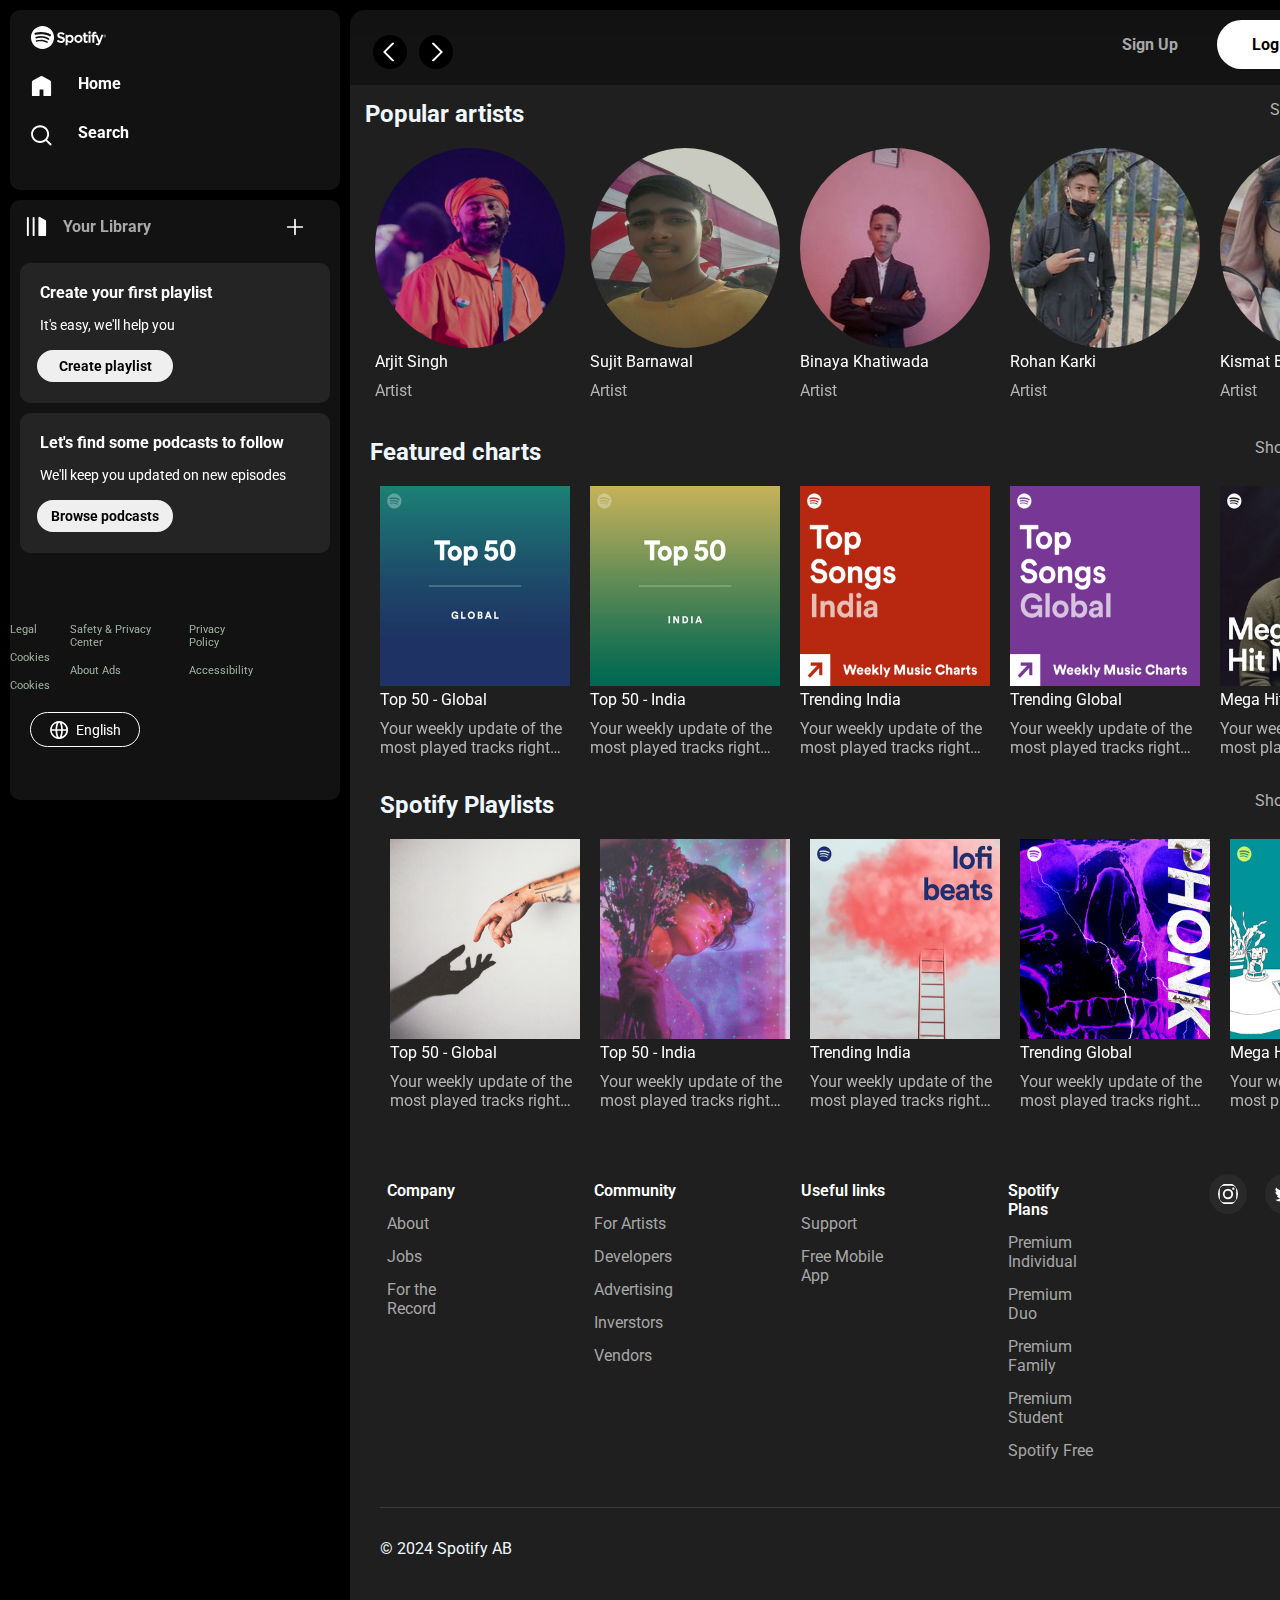
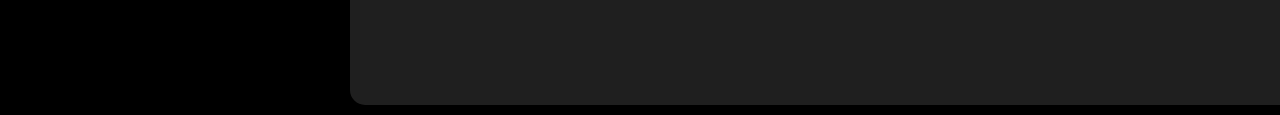
==== index.html @ c25d7207 "Spotify Clone" ====
<!DOCTYPE html>
<html lang="en">

<head>
    <meta charset="UTF-8">
    <meta name="viewport" content="width=device-width, initial-scale=1.0">
    <link rel="stylesheet" href="left.css">
    <link rel="stylesheet" href="right.css">
    <link rel="stylesheet" href="utility.css">
    <title>Spotify - Web Player: Music for everyone</title>
</head>

<body>
    <div class="container">
        <div class="left">
            <div class="home">
                <ul>
                    <li><img class="invert" src="svgs\logo.svg" alt="Logo"></li>
                    <li><img class="invert" src="svgs\home.svg" alt="Home">Home</li>
                    <li><img class="invert" src="svgs\search.svg" alt="Search">Search</li>
                </ul>
            </div>

            <div class="library">
                <div class="heading">
                    <img class="invert" src="svgs/library.svg" alt="Collapse"> Your Library
                    <img id="plus" class="invert" src="svgs/plus.svg" alt="plus">
                </div>
                <div class="middle">
                    <div class="upper">
                        <div>Create your first playlist</div>
                        <div style="font-size: 14px; font-weight: 400;">It's easy, we'll help you</div>
                        <button id="cp">Create playlist</button>
                    </div>
                    <div class="lower">
                        <div>Let's find some podcasts to follow</div>
                        <div style="font-size: 14px; font-weight: 400;">We'll keep you updated on new episodes</div>
                        <button id="bp">Browse podcasts</button>
                    </div>
                </div>
                <div class="footer">
                    <div class="row">
                        <a href="">Legal</a>
                        <a href="">Cookies</a>
                        <a href="">Cookies</a>
                    </div>
                    <div class="row">
                        <a href="">Safety & Privacy Center</a>
                        <a href="">About Ads</a>
                    </div>
                    <div class="row">
                        <a href="">Privacy Policy</a>
                        <a href="">Accessibility</a>
                    </div>
                </div>
                <div class="language">
                    <button>
                        <img class="invert" src="svgs/globe.svg" alt="globe">English
                    </button>
                </div>
            </div>
        </div>


        <div class="right">
            <div class="header">
                <div class="content">

                    <div class="image">
                        <img id="leftarrow" src="svgs/leftarrow.svg" alt="leftarrow">
                        <img id="rightarrow" src="svgs/rightarrow.svg" alt="rightarrow">
                    </div>
                    <div class="login">
                        <a id="signup" href="">Sign Up</a>
                        <a id="login" href="">Log in</a>
                    </div>
                </div>
            </div>


            <div class="mid">
                <div class="playlist p1">
                    <div class="topic">
                        <h1 style="font-size: 24px; font-weight: 700;">Popular artists</h1>
                        <p style="color: #B3B3B3; font-size: 16px; font-weight: 400;">Show all</p>
                    </div>
                    <div class="box">
                        <a href="/arjit/index.html">
                            <div class="cards" id="arjit">
                                <button class="playbtn">
                                    <img src="Icons/play.png" alt="play">
                                </button>
                                <img class="image1" src="/artist/Arjit.jpeg" alt="Arjit">
                                <p>Arjit Singh</p>
                                <p id="artist" style="color: #B3B3B3;">Artist</p>
                            </div>
                        </a>
                        <div class="cards">
                            <button class="playbtn">
                                <img src="Icons/play.png" alt="play">
                            </button>
                            <img class="image1" src="/artist/sujit.jpg" alt="Sujit">
                            <p>Sujit Barnawal</p>
                            <p id="artist" style="color: #B3B3B3;">Artist</p>
                        </div>
                        <div class="cards">
                            <button class="playbtn">
                                <img src="Icons/play.png" alt="play">
                            </button>
                            <img class="image1" src="/artist/Binaya.jpg" alt="Binaya">
                            <p>Binaya Khatiwada</p>
                            <p id="artist" style="color: #B3B3B3;">Artist</p>
                        </div>
                        <div class="cards">
                            <button class="playbtn">
                                <img src="Icons/play.png" alt="play">
                            </button>
                            <img class="image1" src="/artist/Rohan.jpg" alt="Rohan">
                            <p>Rohan Karki</p>
                            <p id="artist" style="color: #B3B3B3;">Artist</p>
                        </div>
                        <div class="cards">
                            <button class="playbtn">
                                <img src="Icons/play.png" alt="play">
                            </button>
                            <img class="image1" src="/artist/Kismat.jpg" alt="Kismat">
                            <p>Kismat Bhandari</p>
                            <p id="artist" style="color: #B3B3B3;">Artist</p>
                        </div>
                        <div class="cards">
                            <button class="playbtn">
                                <img src="Icons/play.png" alt="play">
                            </button>
                            <img class="image1" src="/artist/Philip.jpg" alt="Philip">
                            <p>Philip Chhatkuli</p>
                            <p id="artist" style="color: #B3B3B3;">Artist</p>
                        </div>
                    </div>
                    <div class="playlist p2">
                        <div class="topic">
                            <h1 style="font-size: 24px; font-weight: 700;">Featured charts</h1>
                            <p style="color: #B3B3B3; font-size: 16px; font-weight: 400;">Show all</p>
                        </div>
                        <div class="box">
                            <div class="cards">
                                <button class="playbtn">
                                    <img src="Icons/play.png" alt="play">
                                </button>
                                <img src="/Featured Charts/img8.jpg" alt="">
                                <p>Top 50 - Global</p>
                                <p>Your weekly update of the most played tracks right now - Global.</p>
                            </div>
                            <div class="cards">
                                <button class="playbtn">
                                    <img src="Icons/play.png" alt="play">
                                </button>
                                <img src="/Featured Charts/img9.jpg" alt="">
                                <p>Top 50 - India</p>
                                <p>Your weekly update of the most played tracks right now - India.</p>
                            </div>
                            <div class="cards">
                                <button class="playbtn">
                                    <img src="Icons/play.png" alt="play">
                                </button>
                                <img src="/Featured Charts/img10.jpg" alt="">
                                <p>Trending India</p>
                                <p>Your weekly update of the most played tracks right now - India.</p>
                            </div>
                            <div class="cards">
                                <button class="playbtn">
                                    <img src="Icons/play.png" alt="play">
                                </button>
                                <img src="/Featured Charts/img16.jpg" alt="">
                                <p>Trending Global</p>
                                <p>Your weekly update of the most played tracks right now - Global.</p>
                            </div>
                            <div class="cards">
                                <button class="playbtn">
                                    <img src="Icons/play.png" alt="play">
                                </button>
                                <img src="/Featured Charts/img11.jpg" alt="">
                                <p>Mega Hits</p>
                                <p>Your weekly update of the most played tracks right now - Global.</p>
                            </div>
                            <div class="cards">
                                <button class="playbtn">
                                    <img src="Icons/play.png" alt="play">
                                </button>
                                <img src="/Featured Charts/img15.jpg" alt="">
                                <p>Happy Favourite</p>
                                <p>Your weekly update of the most played tracks right now - Global.</p>
                            </div>
                        </div>
                    </div>

                    <div class="playlist p3">
                        <div class="topic">
                            <h1 style="font-size: 24px; font-weight: 700;">Spotify Playlists</h1>
                            <p style="color: #B3B3B3; font-size: 16px; font-weight: 400;">Show all</p>
                        </div>
                        <div class="box">
                            <div class="cards">
                                <button class="playbtn">
                                    <img src="Icons/play.png" alt="play">
                                </button>
                                <img src="/Other images/img1.jpg" alt="">
                                <p>Top 50 - Global</p>
                                <p>Your weekly update of the most played tracks right now - Global.</p>
                            </div>
                            <div class="cards">
                                <button class="playbtn">
                                    <img src="Icons/play.png" alt="play">
                                </button>
                                <img src="/Other images/img2.jpg" alt="">
                                <p>Top 50 - India</p>
                                <p>Your weekly update of the most played tracks right now - India.</p>
                            </div>
                            <div class="cards">
                                <button class="playbtn">
                                    <img src="Icons/play.png" alt="play">
                                </button>
                                <img src="/Other images/img7.jpg" alt="">
                                <p>Trending India</p>
                                <p>Your weekly update of the most played tracks right now - India.</p>
                            </div>
                            <div class="cards">
                                <button class="playbtn">
                                    <img src="Icons/play.png" alt="play">
                                </button>
                                <img src="/Other images/img14.jpg" alt="">
                                <p>Trending Global</p>
                                <p>Your weekly update of the most played tracks right now - Global.</p>
                            </div>
                            <div class="cards">
                                <button class="playbtn">
                                    <img src="Icons/play.png" alt="play">
                                </button>
                                <img src="/Other images/img5.jpg" alt="">
                                <p>Mega Hits</p>
                                <p>Your weekly update of the most played tracks right now - Global.</p>
                            </div>
                            <div class="cards">
                                <button class="playbtn">
                                    <img src="Icons/play.png" alt="play">
                                </button>
                                <img src="/Other images/img6.jpg" alt="">
                                <p>Happy Favourite</p>
                                <p>Your weekly update of the most played tracks right now - Global.</p>
                            </div>
                        </div>
                    </div>


                </div>

                <div class="footer1">
                    <div class="grid">

                        <div class="rows">
                            <a class="head" href="">Company</a>
                            <a href="">About</a>
                            <a href="">Jobs</a>
                            <a href="">For the Record</a>
                        </div>
                        <div class="rows">
                            <a class="head" href="">Community</a>
                            <a href="">For Artists</a>
                            <a href="">Developers</a>
                            <a href="">Advertising</a>
                            <a href="">Inverstors</a>
                            <a href="">Vendors</a>
                        </div>
                        <div class="rows">
                            <a class="head" href="">Useful links</a>
                            <a href="">Support</a>
                            <a href="">Free Mobile App</a>
                        </div>
                        <div class="rows">
                            <a class="head" href="">Spotify Plans</a>
                            <a href="">Premium Individual</a>
                            <a href="">Premium Duo</a>
                            <a href="">Premium Family</a>
                            <a href="">Premium Student</a>
                            <a href="">Spotify Free</a>
                        </div>
                        <div class="icons">
                            <img src="/svgs/instagram.svg" alt="instagram">
                            <img src="/svgs/twiter.svg" alt="twiter">
                            <img src="/svgs/facebook.svg" alt="facebook">
                        </div>
                    </div>
                </div>
                <hr>
                <div class="last">
                    <p>© 2024 Spotify AB</p>
                </div>
            </div>
        </div>
        <script src="script.js"></script>
</body>

</html>
---- left.css ----
@import url('https://fonts.googleapis.com/css2?family=Roboto:ital,wght@0,100;0,300;0,400;0,500;0,700;0,900;1,100;1,300;1,400;1,500;1,700;1,900&display=swap');
*{
    margin: 0;
    padding: 0;
    font-family: "Roboto", sans-serif;
}
body{
    background-color: black;
}
.container{
    display: flex;
}
.left{
    width: 330px;
    height: 110vh;
    margin: 10px;
    font-size: 16px;
    font-weight: 700;
    color: rgb(255, 255, 255);
    position: fixed;
}

.home{
    border-radius: 10px;
    background-color: #121212;
    height: 180px;
}
.home ul li{
    list-style: none;
    gap: 25px;
    padding: 10px;
    display: flex;
    align-items: center;
    padding: 10px;
}
.home img{
    height: 23px;
    margin-left: 10px;
    margin-top: 6px;
}

.library{
    margin-top: 10px;
    background-color: #121212;
    height: 600px;
    border-radius: 10px;
}

.library .heading{
    color: #a9a9a9;
    padding: 15px;
    display: flex;
    align-items: center;
    gap: 15px;
}
#plus{
    display: flex;
    position: relative;
    left: 120px;
}
.middle{
    margin-top: 10px;
    margin-bottom: 70px;    
}
.middle .upper{
    background-color: #242424;
    border-radius: 10px;
    margin: 10px;
    height: 120px;
    padding: 10px;
}
.middle .upper div{
    margin: 10px;
    padding-bottom: 5px;
}
#cp{
    border: 2px solid #242424;
    font-family: "Roboto", sans-serif;
    display: flex;
    justify-content: center;
    align-items: center;
    margin: 5px;
    font-size: 14px;
    font-weight: 700;
    width: 140px;
    padding: 8px;
    border-radius: 25px;
}
#bp{
    border: 2px solid #242424;
    font-family: "Roboto", sans-serif;
    display: flex;
    justify-content: center;
    align-items: center;
    margin: 5px;
    font-size: 14px;
    font-weight: 700;
    width: 140px;
    padding: 8px;
    border-radius: 25px;
}

.middle .lower{
    background-color: #242424;
    border-radius: 10px;
    margin: 10px;
    height: 120px;
    padding: 10px;
}
.middle .lower div{
    margin: 10px;
    padding-bottom: 5px;
}


.library .footer{
    width: 19vw;
    display: flex;
    /* position: relative;
    top: 300px; */
    display: flex;
    justify-content: center;
    gap: 20px;
}
.library .footer a{
    color: #a0b3a2;
    font-size: 11px;
    font-weight: 400;
    text-decoration: none;
}
.footer .row{
    display: flex;
    flex-direction: column;
    gap: 15px;
}

.language button{
    font-size: 14px;
    border: 0.05px solid white;
    border-radius: 18px;
    display: flex;
    justify-content: center;
    align-items: center;
    margin: 20px;
    gap: 8px;
    width: 110px;
    height: 35px;
    padding: 5px;
    color: white;
    background-color: #121212;
    cursor: pointer;
}
.language button:hover{
    border: 2px solid white;
    font-size: 15px;
    transition: 0.05s;
    padding: 10px;
}
---- right.css ----
.right {
    color: aliceblue;
    background-color: #121212;
    width: 77.8vw;
    height: 180vh;
    margin-top: 10px;
    margin-left: 350px;
    margin-bottom: 85px;
    border-radius: 15px;
}
a{
    text-decoration: none;
}
.right .header {
    height: 50px;
    background-color: #131313;
}

.right .content {
    margin: 15px;
    margin-top: 25px;
    display: flex;
    justify-content: space-between;
}

.right .header .content img {
    margin-left: 8px;
    width: 20px;
    padding: 7px;
    cursor: pointer;
    border-radius: 60px;
    background-color: black;
    border: 0.1px solid rgb(250, 247, 247);
    border: none;
}

.right .header .content .login a {
    text-decoration: none;
    font-size: 16px;
    font-weight: 700;
}

#signup {
    color: rgb(167, 167, 167);
    position: relative;
    left: -35px;
}

#login {
    padding: 15px 35px;
    border-radius: 25px;
    background-color: white;
    color: black;
}

.mid {
    background-color: #1f1f1f;
    height: 100%;
    border-bottom-left-radius: 15px;
    border-bottom-right-radius: 15px;
}

.mid .playlist .topic {
    display: flex;
    justify-content: space-between;
    cursor: pointer;
}

.mid .playlist {
    padding: 15px;
}

.mid .topic p:hover {
    text-decoration: underline;
    text-decoration-color: white;
}

.mid .topic h1:hover {
    text-decoration: underline;
    text-decoration-color: white;
}

.cards img {
    height: 200px;
    width: 190px;
}

.box {
    display: flex;
}

.cards {
    margin-top: 10px;
    height: 265px;
    width: 195px;
    padding: 10px;
    font-size: 16px;
    font-weight: 400;
    cursor: pointer;
    position: relative;
}
.cards p{
    color: #FFFFFF;
}
#artist {
    margin-top: 10px;
}

.playbtn img {
    width: 25px;
    height: 25px;
    filter: invert(1);
}

.playbtn {
    position: absolute;
    top: 50%;
    left: 65%;
    padding: 28px;
    width: 40px;
    height: 35px;
    background-color: rgb(94, 234, 94);
    border: none;
    cursor: pointer;
    border-radius: 50%;
    display: flex;
    justify-content: center;
    align-items: center;
    z-index: 1;
    opacity: 0;
}
.playbtn:hover{
    padding: 29px;
}
.cards:hover .playbtn{
    opacity: 1;
}

.cards:hover {
    background-color: #4241411a;
}

.p2 {
    margin-left: -10px;
}

.playlist .box .cards p:nth-child(4) {
    margin-top: 10px;
    color: #B3B3B3;
    overflow: hidden;
    display: -webkit-box;
    /* For compatibility with older browsers */
    -webkit-line-clamp: 2;
    /* Limit the number of lines */
    -webkit-box-orient: vertical;
    /* Display the lines vertically */
    white-space: normal;
    /* Allow text to wrap within the specified number of lines */
    text-overflow: ellipsis;
    /* Display an ellipsis (...) to indicate overflow */
}

.footer1 {
    display: flex;
    margin: 10px;
}

.grid {
    display: grid;
    grid-template-columns: repeat(5, 1fr);
    gap: 100px;
    max-width: 1200px;
    padding: 20px;
}

.rows {
    display: flex;
    flex-direction: column;
}

.rows a {
    font-size: 16px;
    font-weight: 400;
    color: rgb(167, 167, 167);
    text-decoration: none;
    padding: 7px;
}

.grid .rows .head {
    font-weight: 600;
    color: #FFFFFF;
}

.rows a:not(:first-child):hover {
    text-decoration: underline;
    color: #FFFFFF;
}

.icons img {
    width: 20px;
    background-color: #292929;
    padding: 9px;
    border-radius: 50%;
}

.icons {
    width: 100px;
    display: flex;
    gap: 18px;
    height: 40px;
}

hr {
    filter: brightness(0.38);
    height: 1px;
    border-bottom: none;
    border-left: none;
    border-right: none;
    margin: 20px;
    margin-left: 30px;
    margin-right: 30px;
}

.last {
    margin: 30px;
}
---- utility.css ----
.invert{
    filter: invert(1);
}
.image1{
    border-radius: 50%;
        filter: grayscale(0.5);
        filter:brightness(0.8);
}
.custom-color {
    filter: hue-rotate(0deg) saturate(10000%) brightness(100%) grayscale(1) contrast(100%);
    filter: invert(1) sepia(0) saturate(1) hue-rotate(144deg);
    filter: hue-rotate(180deg) brightness(0.5) contrast(2);
}
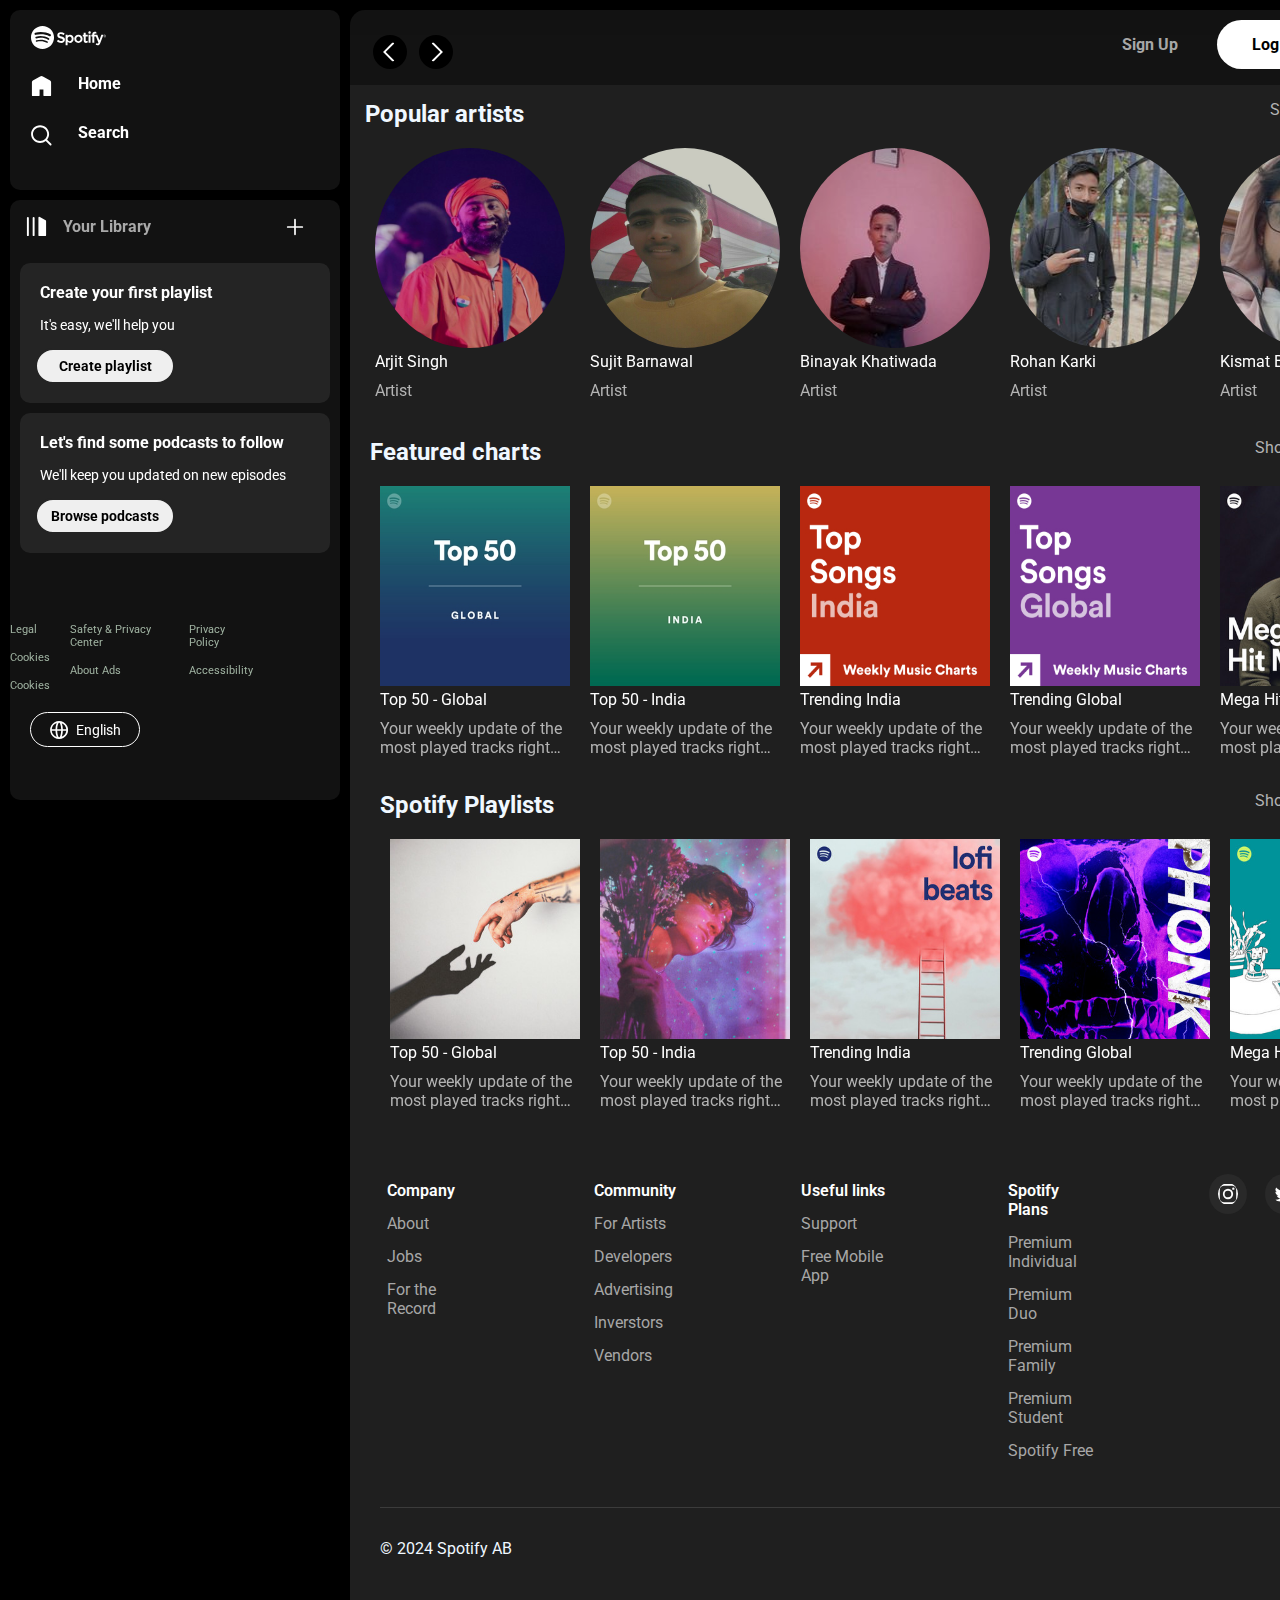
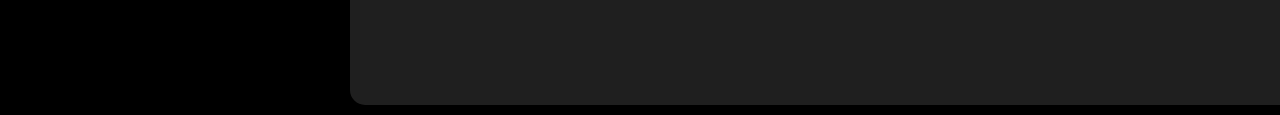
==== commit 45a5bd57: "spotify clone" ====
--- a/index.html
+++ b/index.html
@@ -108,7 +108,7 @@
                                 <img src="Icons/play.png" alt="play">
                             </button>
                             <img class="image1" src="/artist/Binaya.jpg" alt="Binaya">
-                            <p>Binaya Khatiwada</p>
+                            <p>Binayak Khatiwada</p>
                             <p id="artist" style="color: #B3B3B3;">Artist</p>
                         </div>
                         <div class="cards">
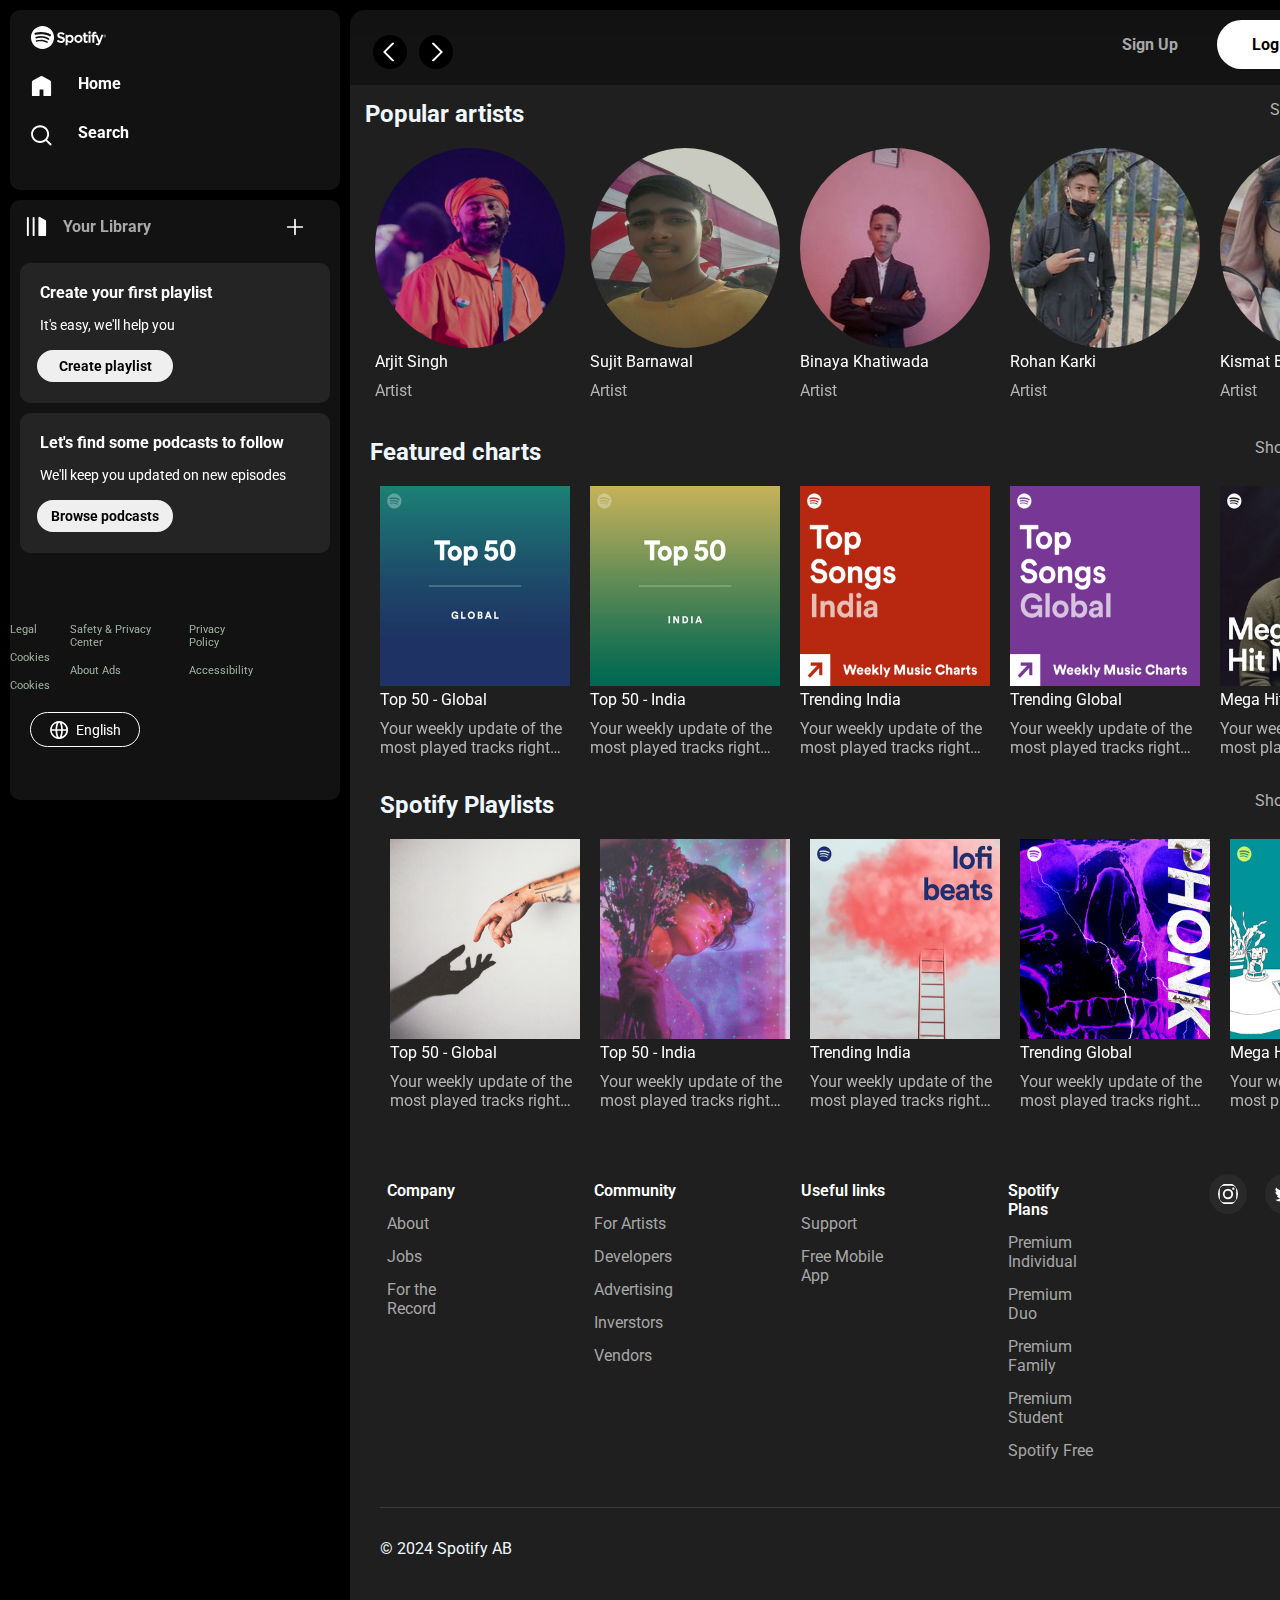
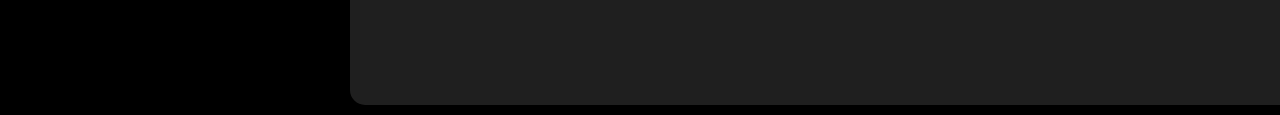
==== commit 81a9902a: "spotify clone" ====
--- a/index.html
+++ b/index.html
@@ -108,7 +108,7 @@
                                 <img src="Icons/play.png" alt="play">
                             </button>
                             <img class="image1" src="/artist/Binaya.jpg" alt="Binaya">
-                            <p>Binayak Khatiwada</p>
+                            <p>Binaya Khatiwada</p>
                             <p id="artist" style="color: #B3B3B3;">Artist</p>
                         </div>
                         <div class="cards">
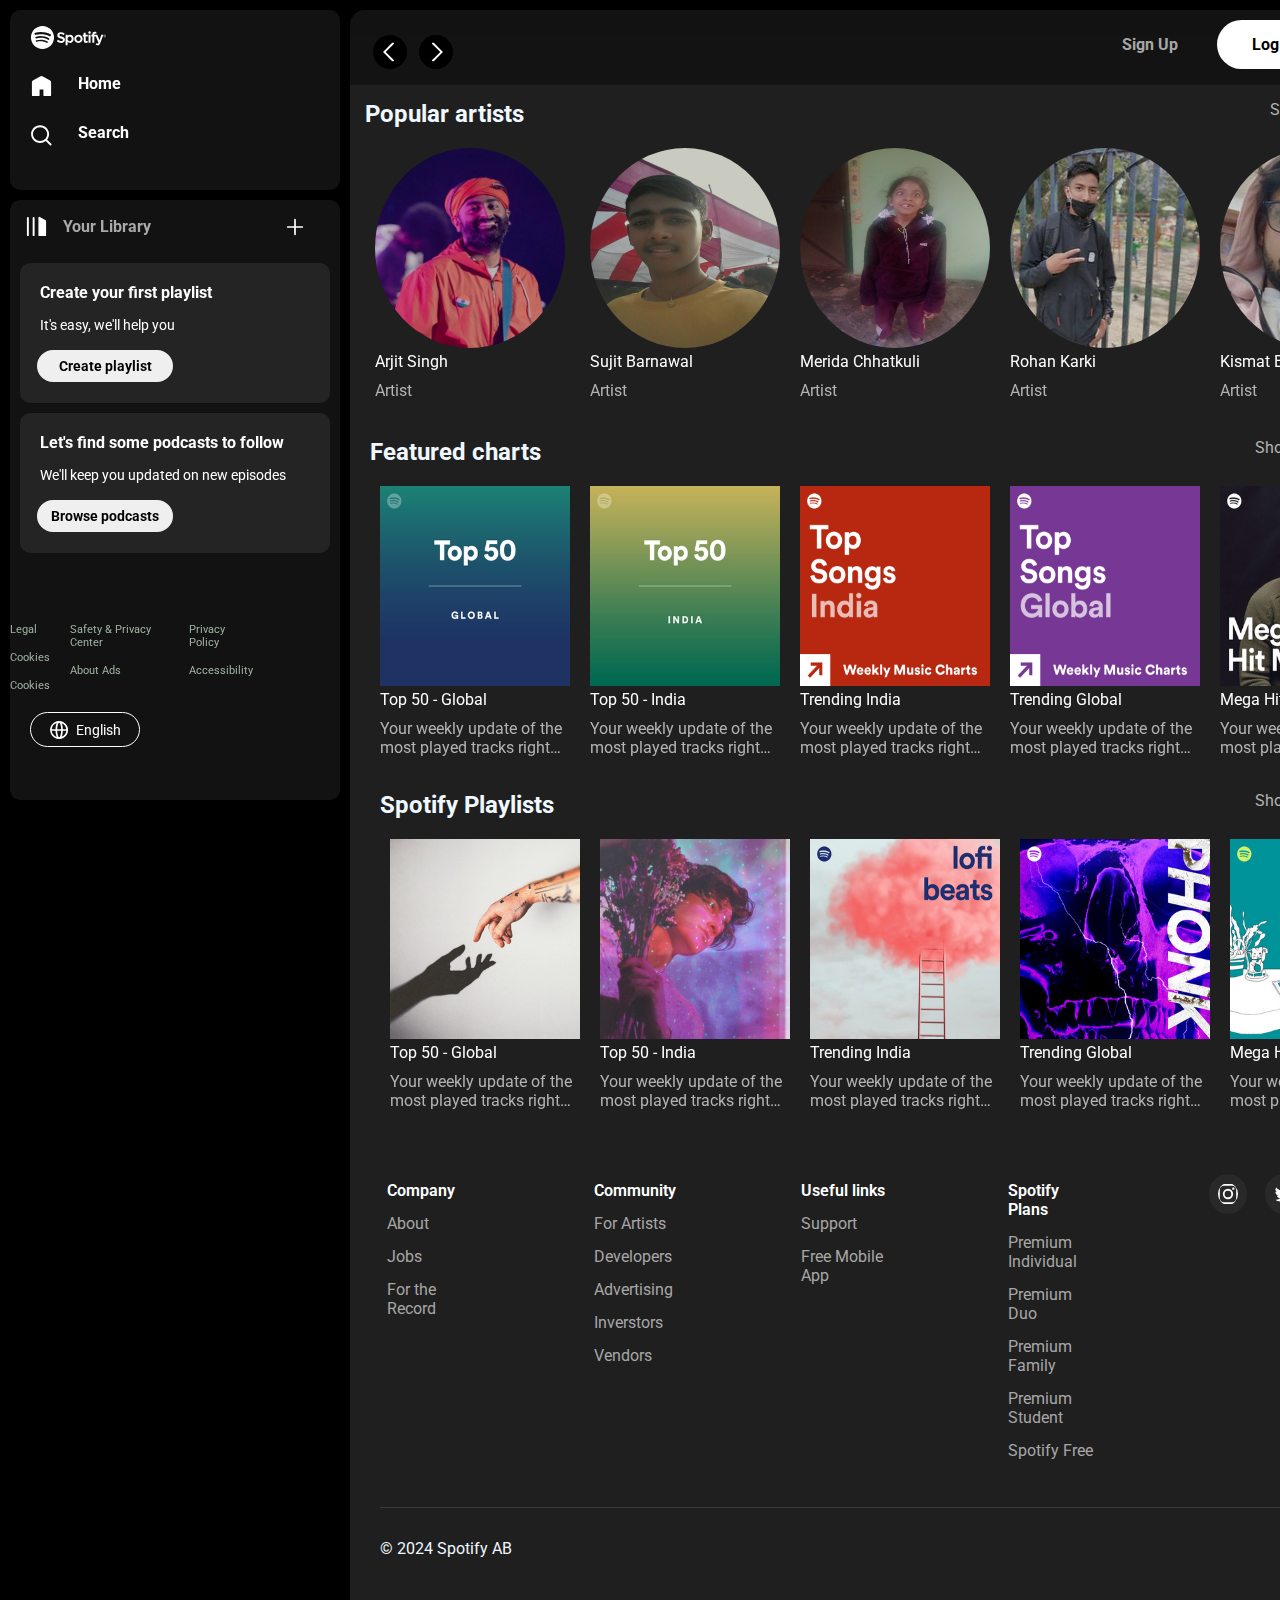
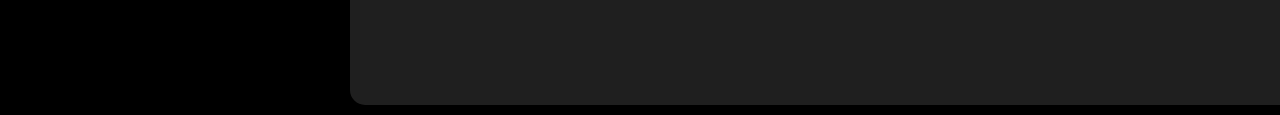
==== commit e4763a6e: "merida photo added" ====
--- a/index.html
+++ b/index.html
@@ -107,8 +107,8 @@
                             <button class="playbtn">
                                 <img src="Icons/play.png" alt="play">
                             </button>
-                            <img class="image1" src="/artist/Binaya.jpg" alt="Binaya">
-                            <p>Binaya Khatiwada</p>
+                            <img class="image1" src="/artist/Merida.jpg" alt="Merida">
+                            <p>Merida Chhatkuli</p>
                             <p id="artist" style="color: #B3B3B3;">Artist</p>
                         </div>
                         <div class="cards">
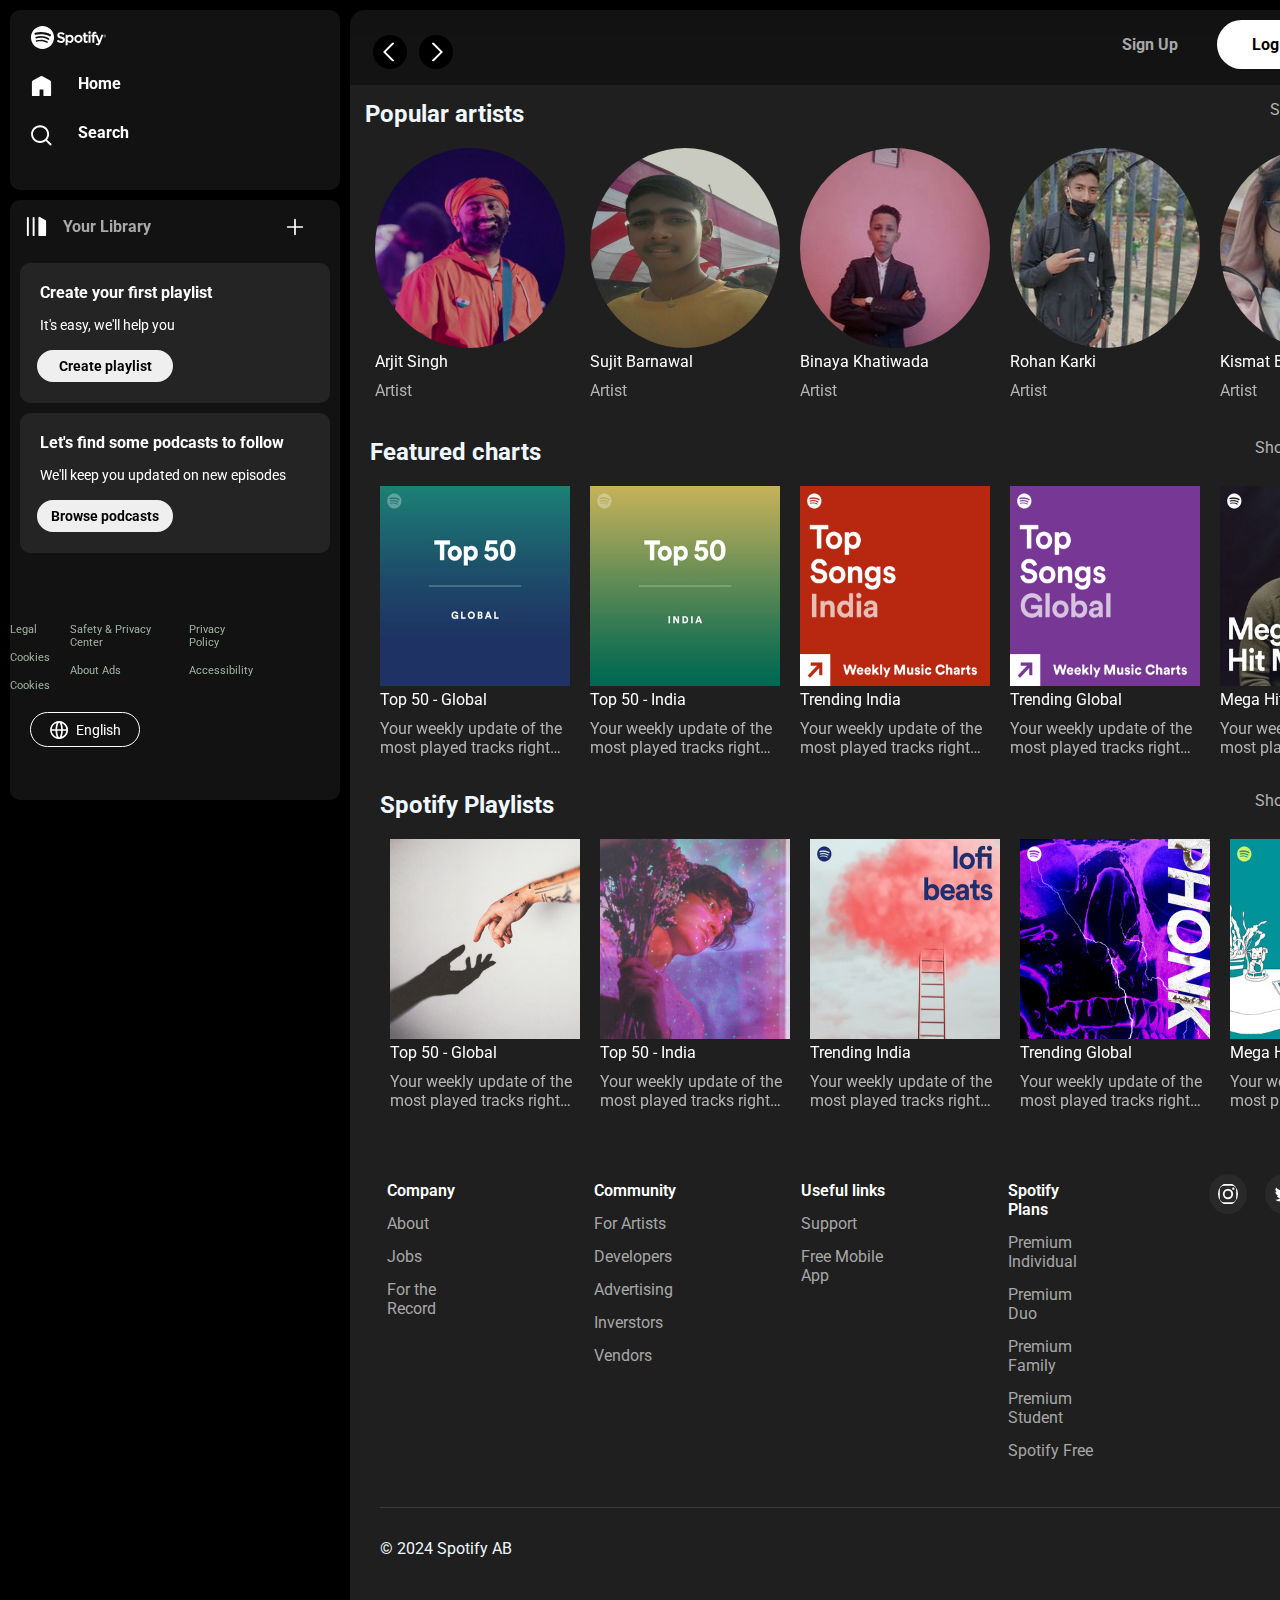
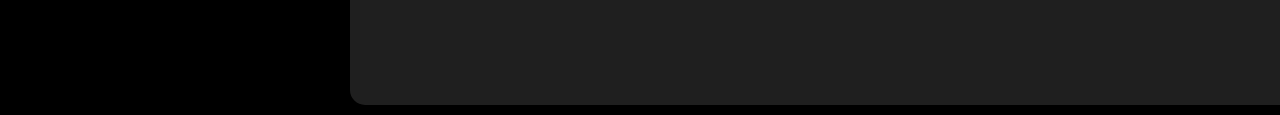
==== commit 76cfee53: "Update index.html" ====
--- a/index.html
+++ b/index.html
@@ -61,6 +61,7 @@
             </div>
         </div>
 
+        
 
         <div class="right">
             <div class="header">
@@ -107,8 +108,8 @@
                             <button class="playbtn">
                                 <img src="Icons/play.png" alt="play">
                             </button>
-                            <img class="image1" src="/artist/Merida.jpg" alt="Merida">
-                            <p>Merida Chhatkuli</p>
+                            <img class="image1" src="/artist/Binaya.jpg" alt="Binaya">
+                            <p>Binaya Khatiwada</p>
                             <p id="artist" style="color: #B3B3B3;">Artist</p>
                         </div>
                         <div class="cards">
@@ -299,4 +300,4 @@
         <script src="script.js"></script>
 </body>
 
-</html>+</html>
